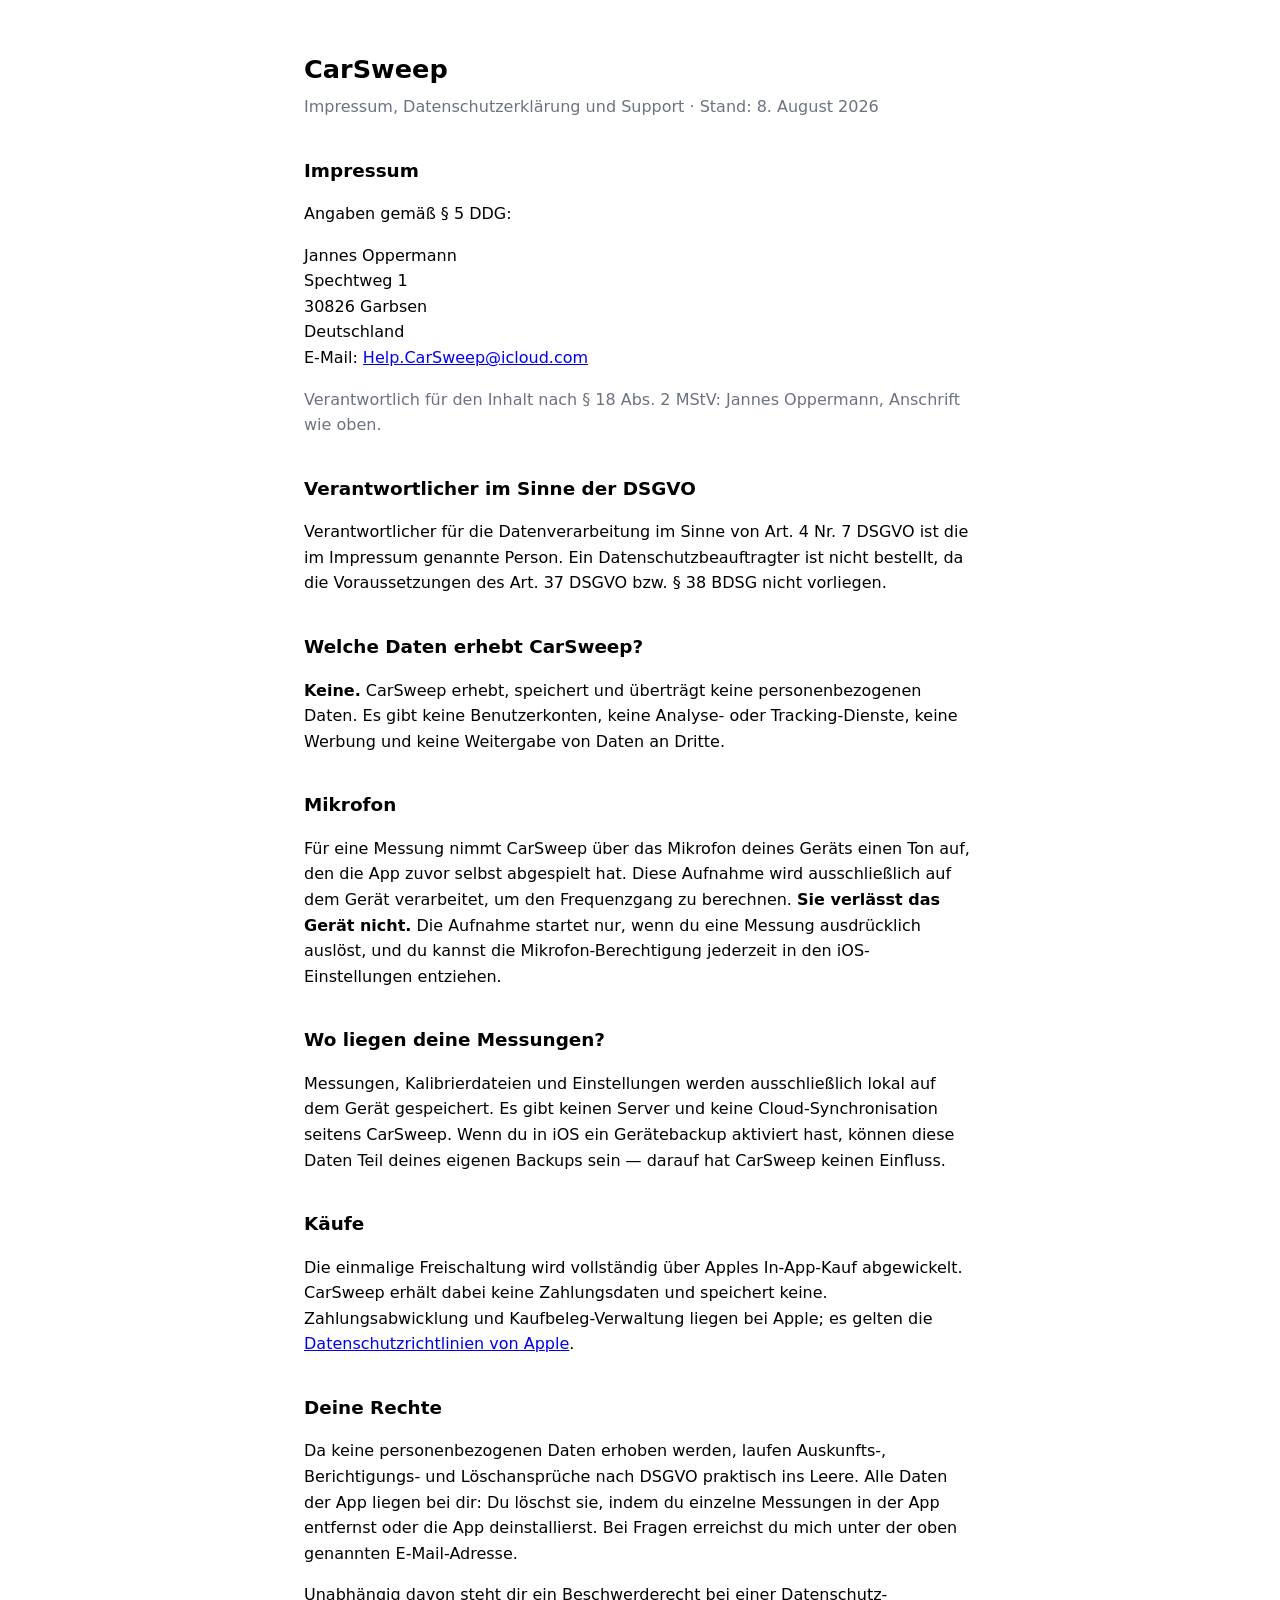
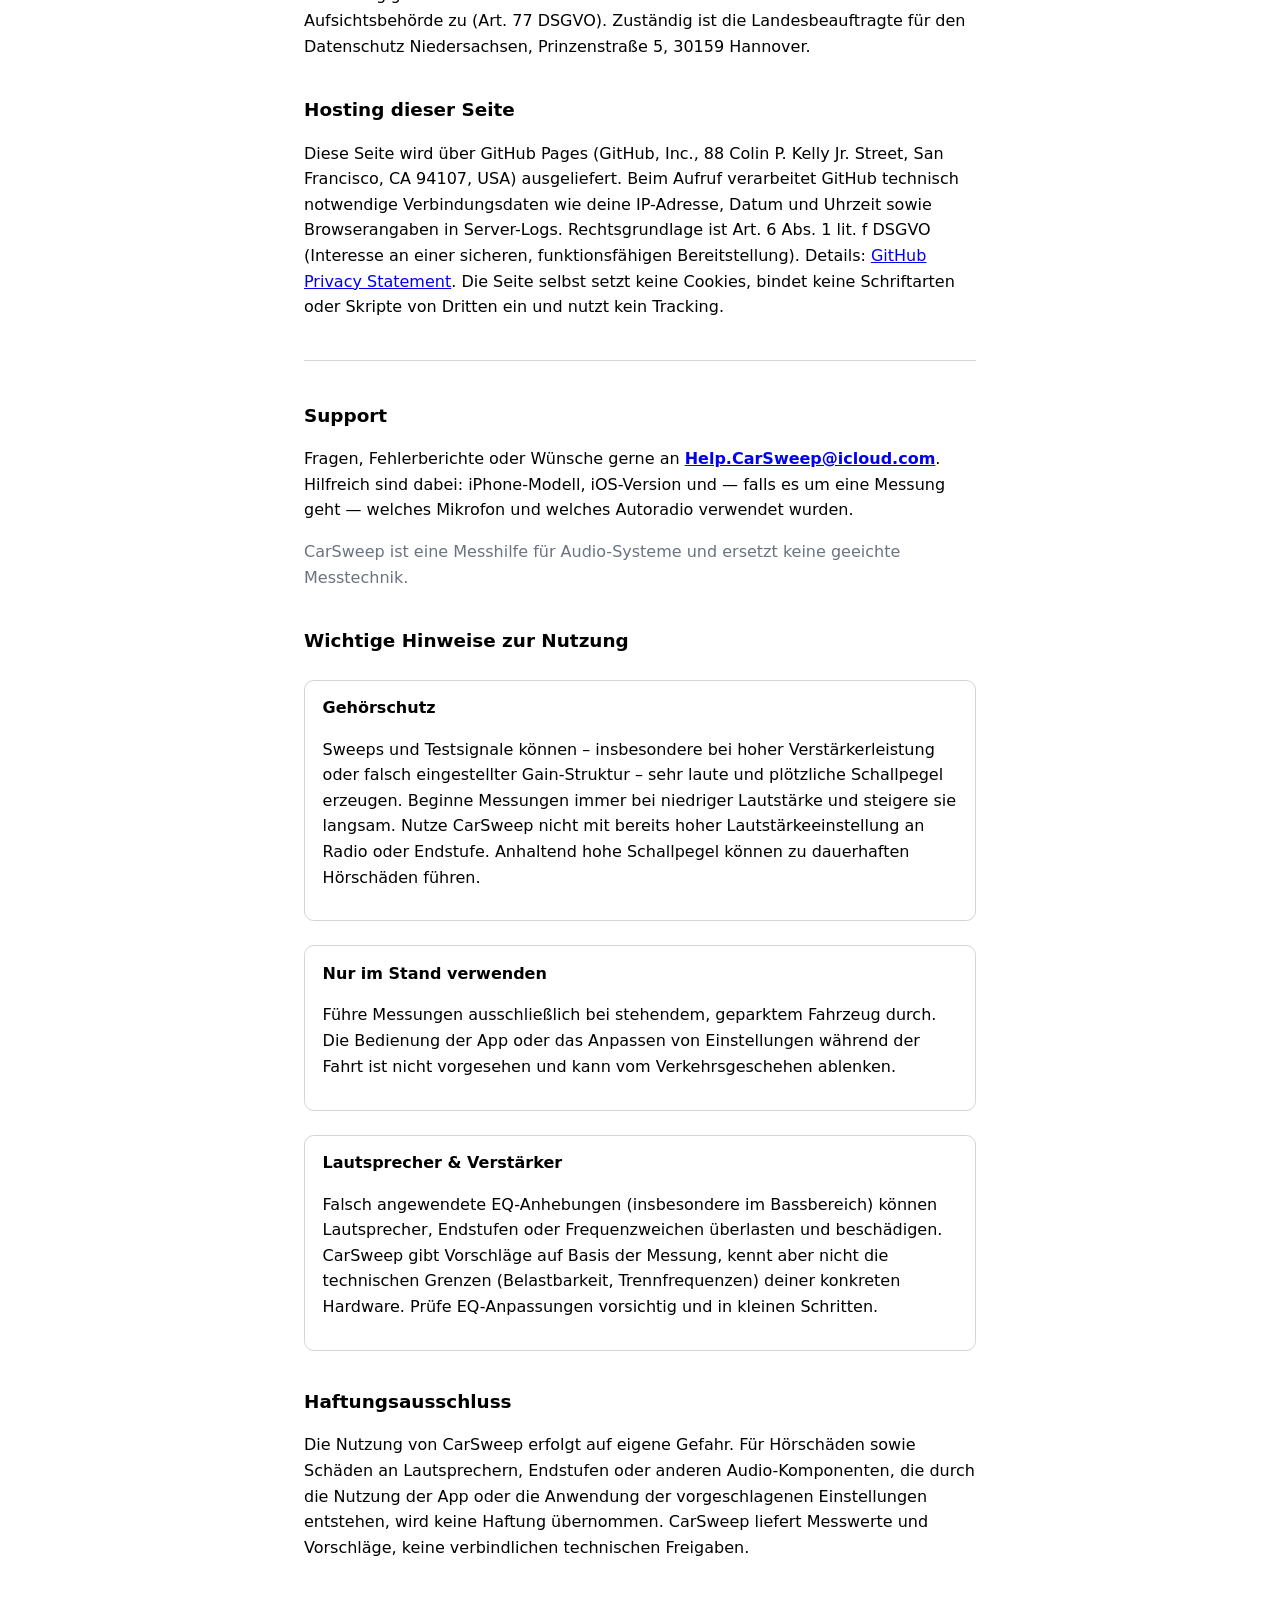
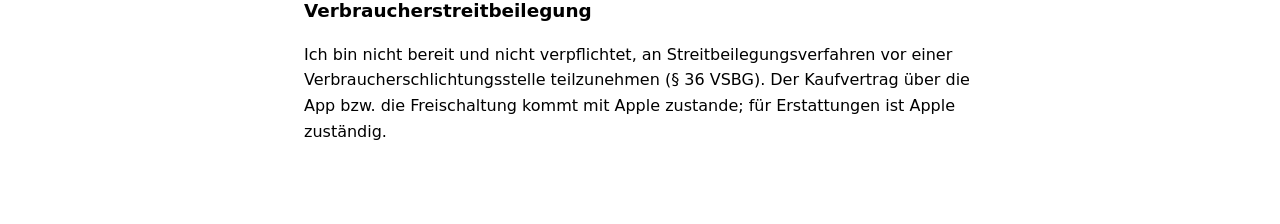
==== index.html @ b08c5850 "CarSweep: Impressum, Datenschutz und Support" ====
<!doctype html>
<html lang="de">
<head>
<meta charset="utf-8">
<meta name="viewport" content="width=device-width, initial-scale=1">
<meta name="robots" content="noindex, nofollow, noarchive, nosnippet, noimageindex">
<meta name="googlebot" content="noindex, nofollow, noarchive, nosnippet">
<meta name="referrer" content="no-referrer">
<title>CarSweep – Impressum, Datenschutz &amp; Support</title>
<style>
  :root { color-scheme: light dark; }
  body {
    font: 16px/1.6 -apple-system, BlinkMacSystemFont, "Segoe UI", system-ui, sans-serif;
    max-width: 42rem; margin: 0 auto; padding: 2rem 1.25rem 4rem;
  }
  h1 { font-size: 1.6rem; margin-bottom: .25rem; }
  h2 { font-size: 1.15rem; margin-top: 2.25rem; }
  .sub { color: #6b7280; margin-top: 0; }
  .box { border: 1px solid #d1d5db; border-radius: .6rem; padding: .9rem 1.1rem; margin: 1.5rem 0; }
  code { background: rgba(127,127,127,.16); padding: .1rem .35rem; border-radius: .25rem; }
  hr { border: 0; border-top: 1px solid #d1d5db; margin: 2.5rem 0; }
  @media (prefers-color-scheme: dark) { .sub { color: #9ca3af; } .box, hr { border-color: #374151; } }
</style>
</head>
<body>

<h1>CarSweep</h1>
<p class="sub">Impressum, Datenschutzerklärung und Support · Stand: 8. August 2026</p>

<h2>Impressum</h2>
<p>Angaben gemäß § 5 DDG:</p>
<p>
  Jannes Oppermann<br>
  Spechtweg 1<br>
  30826 Garbsen<br>
  Deutschland<br>
  E-Mail: <a href="mailto:Help.CarSweep@icloud.com">Help.CarSweep@icloud.com</a>
</p>
<p class="sub">Verantwortlich für den Inhalt nach § 18 Abs. 2 MStV: Jannes Oppermann,
Anschrift wie oben.</p>

<h2>Verantwortlicher im Sinne der DSGVO</h2>
<p>Verantwortlicher für die Datenverarbeitung im Sinne von Art. 4 Nr. 7 DSGVO ist die im
Impressum genannte Person. Ein Datenschutzbeauftragter ist nicht bestellt, da die
Voraussetzungen des Art. 37 DSGVO bzw. § 38 BDSG nicht vorliegen.</p>

<h2>Welche Daten erhebt CarSweep?</h2>
<p><strong>Keine.</strong> CarSweep erhebt, speichert und überträgt keine personenbezogenen
Daten. Es gibt keine Benutzerkonten, keine Analyse- oder Tracking-Dienste, keine Werbung und
keine Weitergabe von Daten an Dritte.</p>

<h2>Mikrofon</h2>
<p>Für eine Messung nimmt CarSweep über das Mikrofon deines Geräts einen Ton auf, den die App
zuvor selbst abgespielt hat. Diese Aufnahme wird ausschließlich auf dem Gerät verarbeitet, um
den Frequenzgang zu berechnen. <strong>Sie verlässt das Gerät nicht.</strong> Die Aufnahme
startet nur, wenn du eine Messung ausdrücklich auslöst, und du kannst die
Mikrofon-Berechtigung jederzeit in den iOS-Einstellungen entziehen.</p>

<h2>Wo liegen deine Messungen?</h2>
<p>Messungen, Kalibrierdateien und Einstellungen werden ausschließlich lokal auf dem Gerät
gespeichert. Es gibt keinen Server und keine Cloud-Synchronisation seitens CarSweep. Wenn du
in iOS ein Gerätebackup aktiviert hast, können diese Daten Teil deines eigenen Backups sein —
darauf hat CarSweep keinen Einfluss.</p>

<h2>Käufe</h2>
<p>Die einmalige Freischaltung wird vollständig über Apples In-App-Kauf abgewickelt. CarSweep
erhält dabei keine Zahlungsdaten und speichert keine. Zahlungsabwicklung und
Kaufbeleg-Verwaltung liegen bei Apple; es gelten die
<a href="https://www.apple.com/legal/privacy/de-ww/">Datenschutzrichtlinien von Apple</a>.</p>

<h2>Deine Rechte</h2>
<p>Da keine personenbezogenen Daten erhoben werden, laufen Auskunfts-, Berichtigungs- und
Löschansprüche nach DSGVO praktisch ins Leere. Alle Daten der App liegen bei dir: Du löschst
sie, indem du einzelne Messungen in der App entfernst oder die App deinstallierst. Bei Fragen
erreichst du mich unter der oben genannten E-Mail-Adresse.</p>
<p>Unabhängig davon steht dir ein Beschwerderecht bei einer Datenschutz-Aufsichtsbehörde zu
(Art. 77 DSGVO). Zuständig ist die Landesbeauftragte für den Datenschutz Niedersachsen,
Prinzenstraße 5, 30159 Hannover.</p>

<h2>Hosting dieser Seite</h2>
<p>Diese Seite wird über GitHub Pages (GitHub, Inc., 88 Colin P. Kelly Jr. Street,
San Francisco, CA 94107, USA) ausgeliefert. Beim Aufruf verarbeitet GitHub technisch
notwendige Verbindungsdaten wie deine IP-Adresse, Datum und Uhrzeit sowie Browserangaben in
Server-Logs. Rechtsgrundlage ist Art. 6 Abs. 1 lit. f DSGVO (Interesse an einer sicheren,
funktionsfähigen Bereitstellung). Details:
<a href="https://docs.github.com/site-policy/privacy-policies/github-general-privacy-statement">GitHub Privacy Statement</a>.
Die Seite selbst setzt keine Cookies, bindet keine Schriftarten oder Skripte von Dritten ein
und nutzt kein Tracking.</p>

<hr>

<h2>Support</h2>
<p>Fragen, Fehlerberichte oder Wünsche gerne an
<strong><a href="mailto:Help.CarSweep@icloud.com">Help.CarSweep@icloud.com</a></strong>.
Hilfreich sind dabei: iPhone-Modell, iOS-Version und — falls es um eine Messung geht — welches
Mikrofon und welches Autoradio verwendet wurden.</p>

<p class="sub">CarSweep ist eine Messhilfe für Audio-Systeme und ersetzt keine geeichte
Messtechnik. </p>

<h2>Wichtige Hinweise zur Nutzung</h2>

<div class="box">
<strong> Gehörschutz</strong>
<p>Sweeps und Testsignale können – insbesondere bei hoher Verstärkerleistung oder falsch
eingestellter Gain-Struktur – sehr laute und plötzliche Schallpegel erzeugen. Beginne
Messungen immer bei niedriger Lautstärke und steigere sie langsam. Nutze CarSweep nicht mit
bereits hoher Lautstärkeeinstellung an Radio oder Endstufe. Anhaltend hohe Schallpegel können
zu dauerhaften Hörschäden führen.</p>
</div>

<div class="box">
<strong> Nur im Stand verwenden</strong>
<p>Führe Messungen ausschließlich bei stehendem, geparktem Fahrzeug durch. Die Bedienung der
App oder das Anpassen von Einstellungen während der Fahrt ist nicht vorgesehen und kann vom
Verkehrsgeschehen ablenken.</p>
</div>

<div class="box">
<strong> Lautsprecher &amp; Verstärker</strong>
<p>Falsch angewendete EQ-Anhebungen (insbesondere im Bassbereich) können Lautsprecher,
Endstufen oder Frequenzweichen überlasten und beschädigen. CarSweep gibt Vorschläge auf Basis
der Messung, kennt aber nicht die technischen Grenzen (Belastbarkeit, Trennfrequenzen) deiner
konkreten Hardware. Prüfe EQ-Anpassungen vorsichtig und in kleinen Schritten.</p>
</div>

<h2>Haftungsausschluss</h2>
<p>Die Nutzung von CarSweep erfolgt auf eigene Gefahr. Für Hörschäden sowie Schäden an
Lautsprechern, Endstufen oder anderen Audio-Komponenten, die durch die Nutzung der App oder
die Anwendung der vorgeschlagenen Einstellungen entstehen, wird keine Haftung übernommen.
CarSweep liefert Messwerte und Vorschläge, keine verbindlichen technischen Freigaben.</p>

<h2>Verbraucherstreitbeilegung</h2>
<p>Ich bin nicht bereit und nicht verpflichtet, an Streitbeilegungsverfahren vor einer
Verbraucherschlichtungsstelle teilzunehmen (§ 36 VSBG). Der Kaufvertrag über die App bzw. die
Freischaltung kommt mit Apple zustande; für Erstattungen ist Apple zuständig.</p>

</body>
</html>
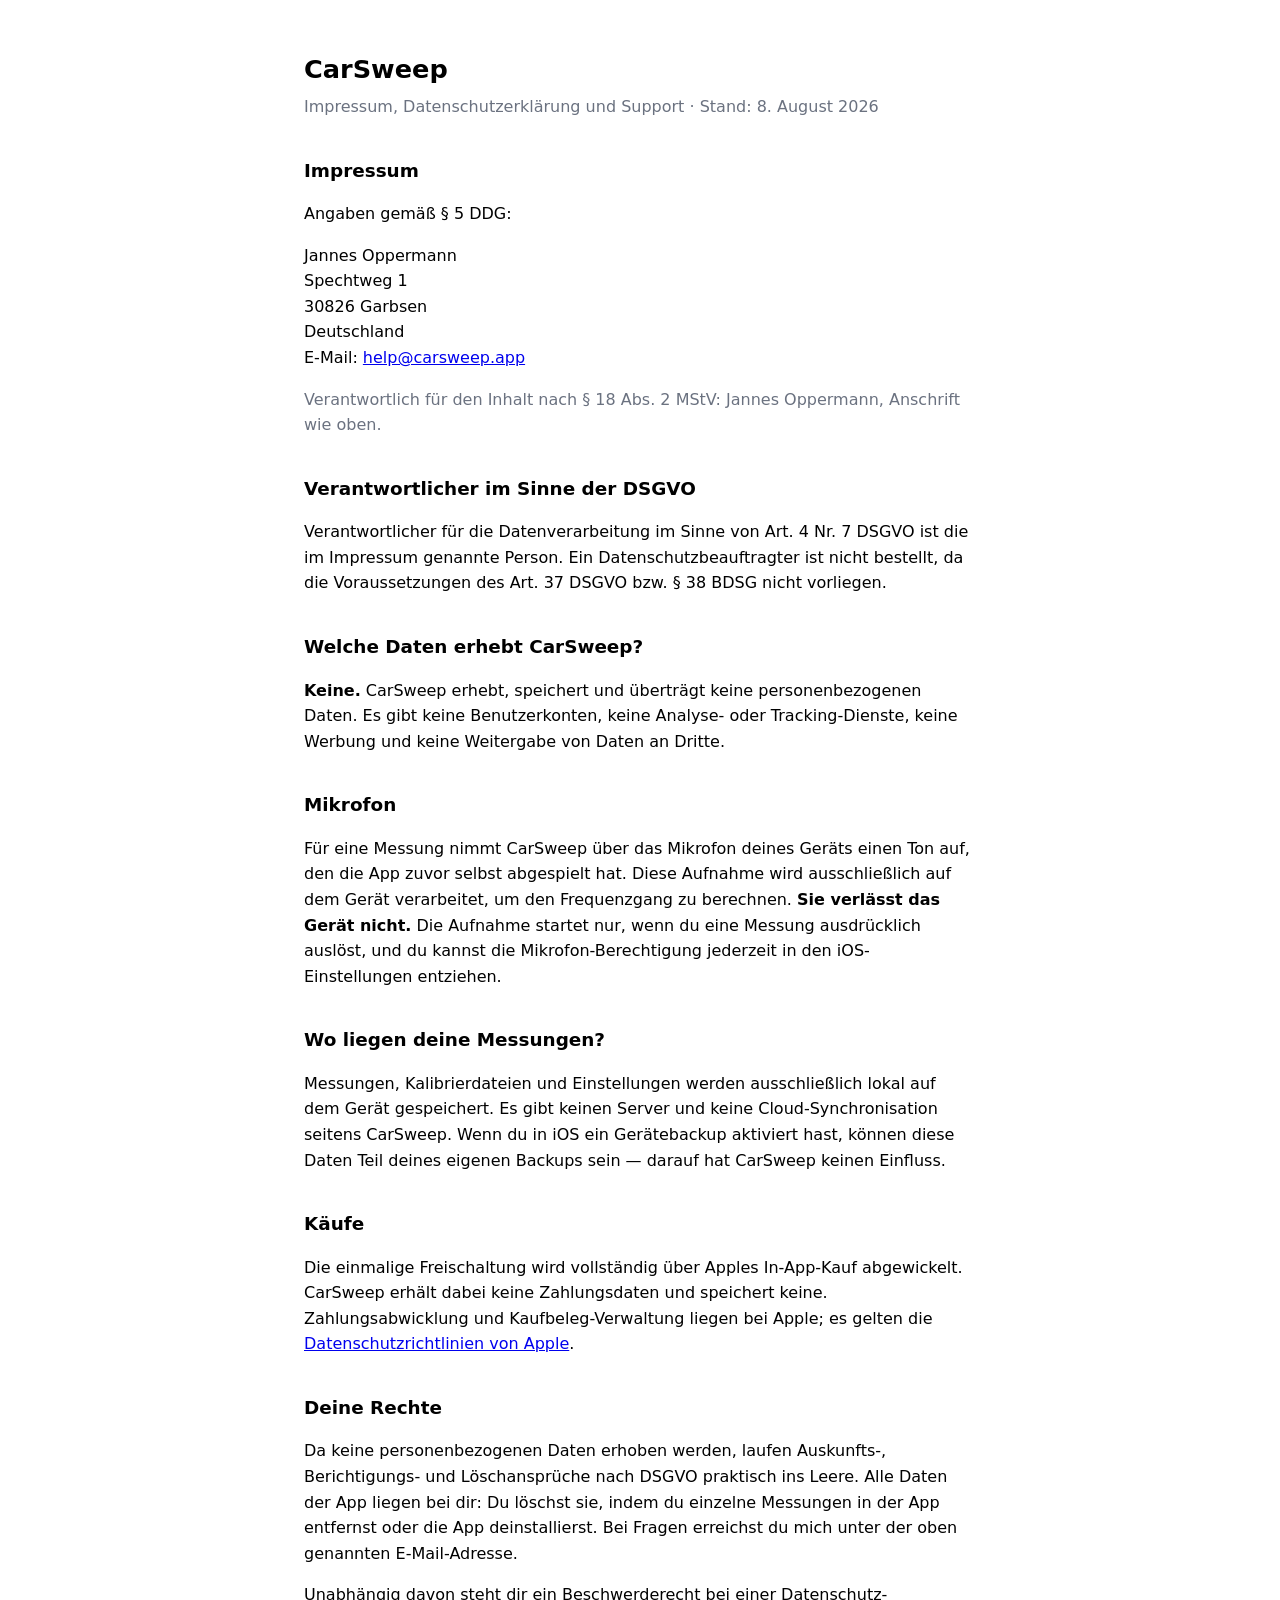
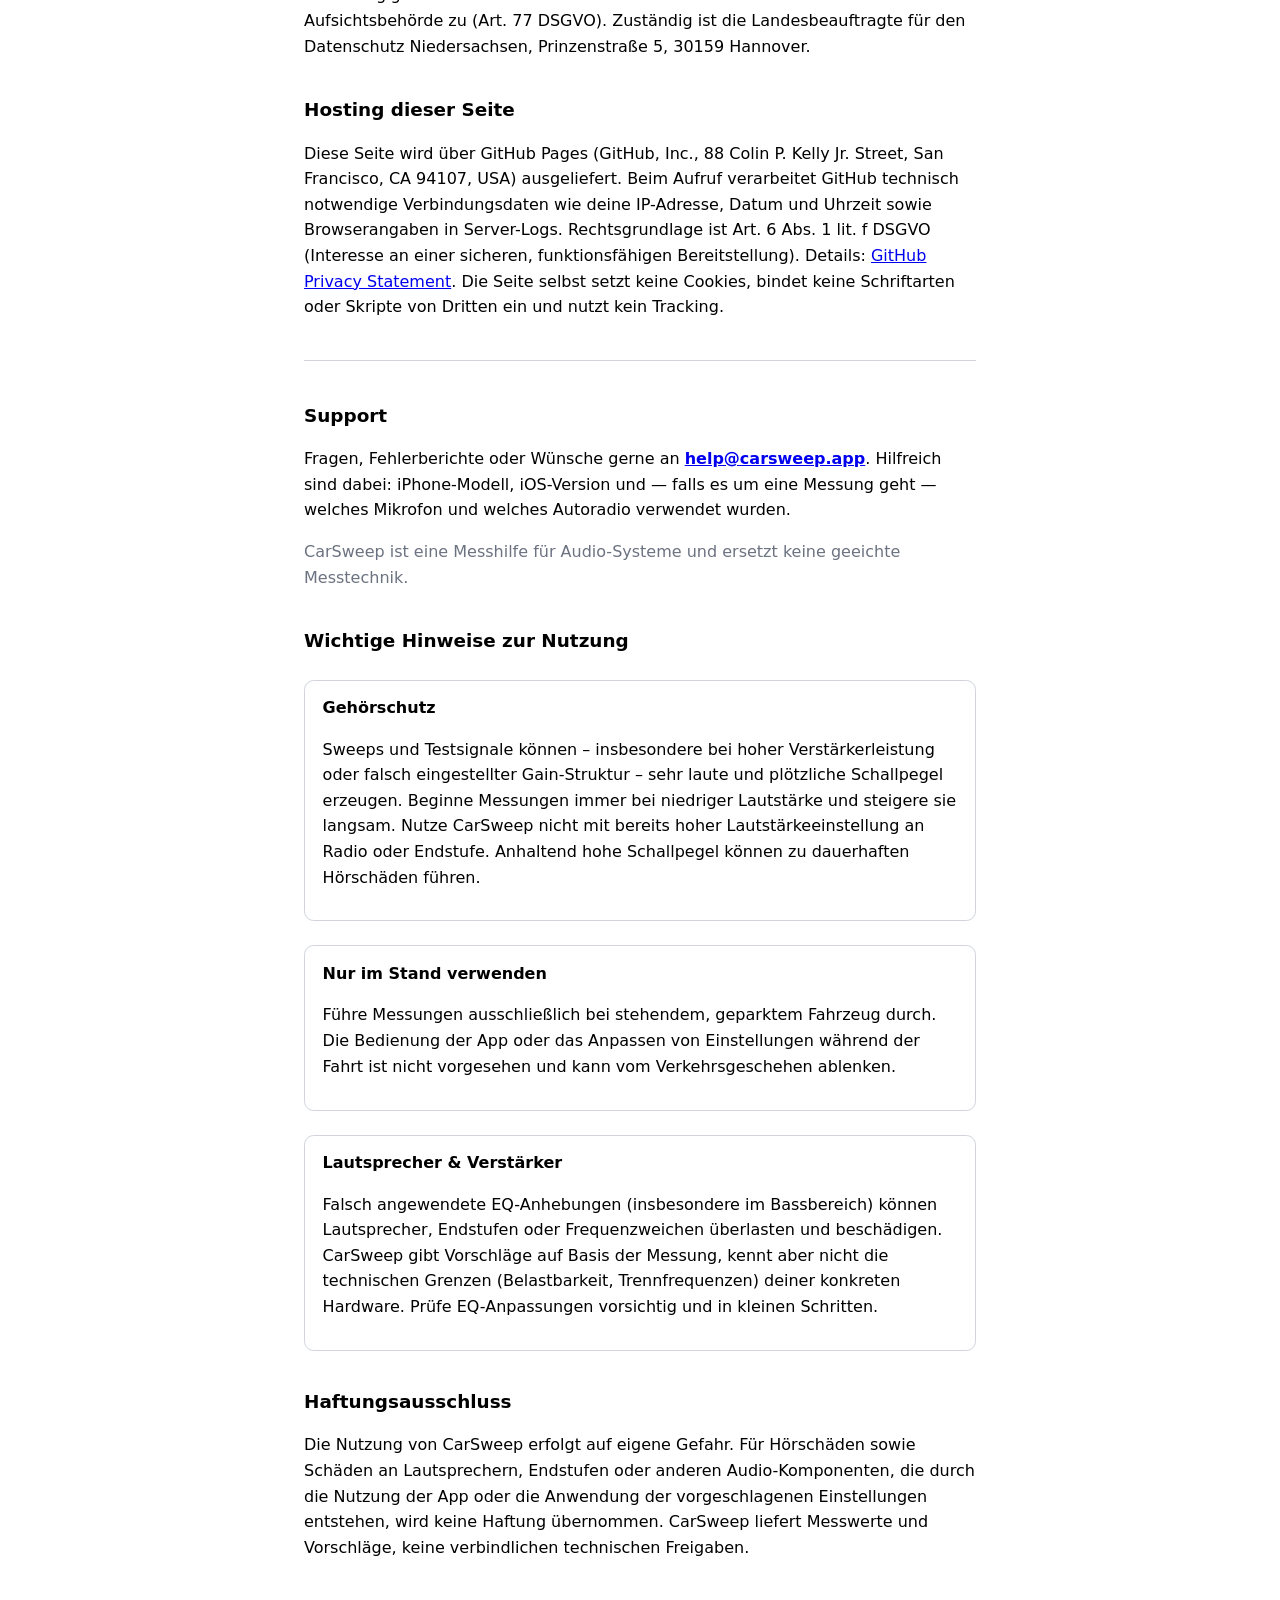
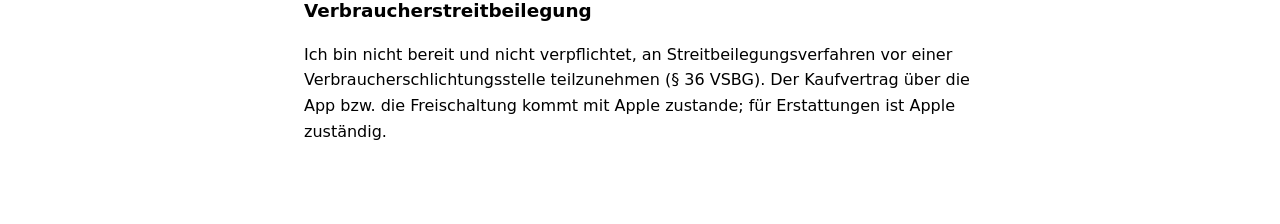
==== commit 93aa17b3: "Change the contact address to help@carsweep.app Co-Authored-By: Claude Opus 5.5 <noreply@anthropic.c" ====
--- a/index.html
+++ b/index.html
@@ -34,7 +34,7 @@
   Spechtweg 1<br>
   30826 Garbsen<br>
   Deutschland<br>
-  E-Mail: <a href="mailto:Help.CarSweep@icloud.com">Help.CarSweep@icloud.com</a>
+  E-Mail: <a href="mailto:help@carsweep.app">help@carsweep.app</a>
 </p>
 <p class="sub">Verantwortlich für den Inhalt nach § 18 Abs. 2 MStV: Jannes Oppermann,
 Anschrift wie oben.</p>
@@ -91,7 +91,7 @@
 
 <h2>Support</h2>
 <p>Fragen, Fehlerberichte oder Wünsche gerne an
-<strong><a href="mailto:Help.CarSweep@icloud.com">Help.CarSweep@icloud.com</a></strong>.
+<strong><a href="mailto:help@carsweep.app">help@carsweep.app</a></strong>.
 Hilfreich sind dabei: iPhone-Modell, iOS-Version und — falls es um eine Messung geht — welches
 Mikrofon und welches Autoradio verwendet wurden.</p>
 
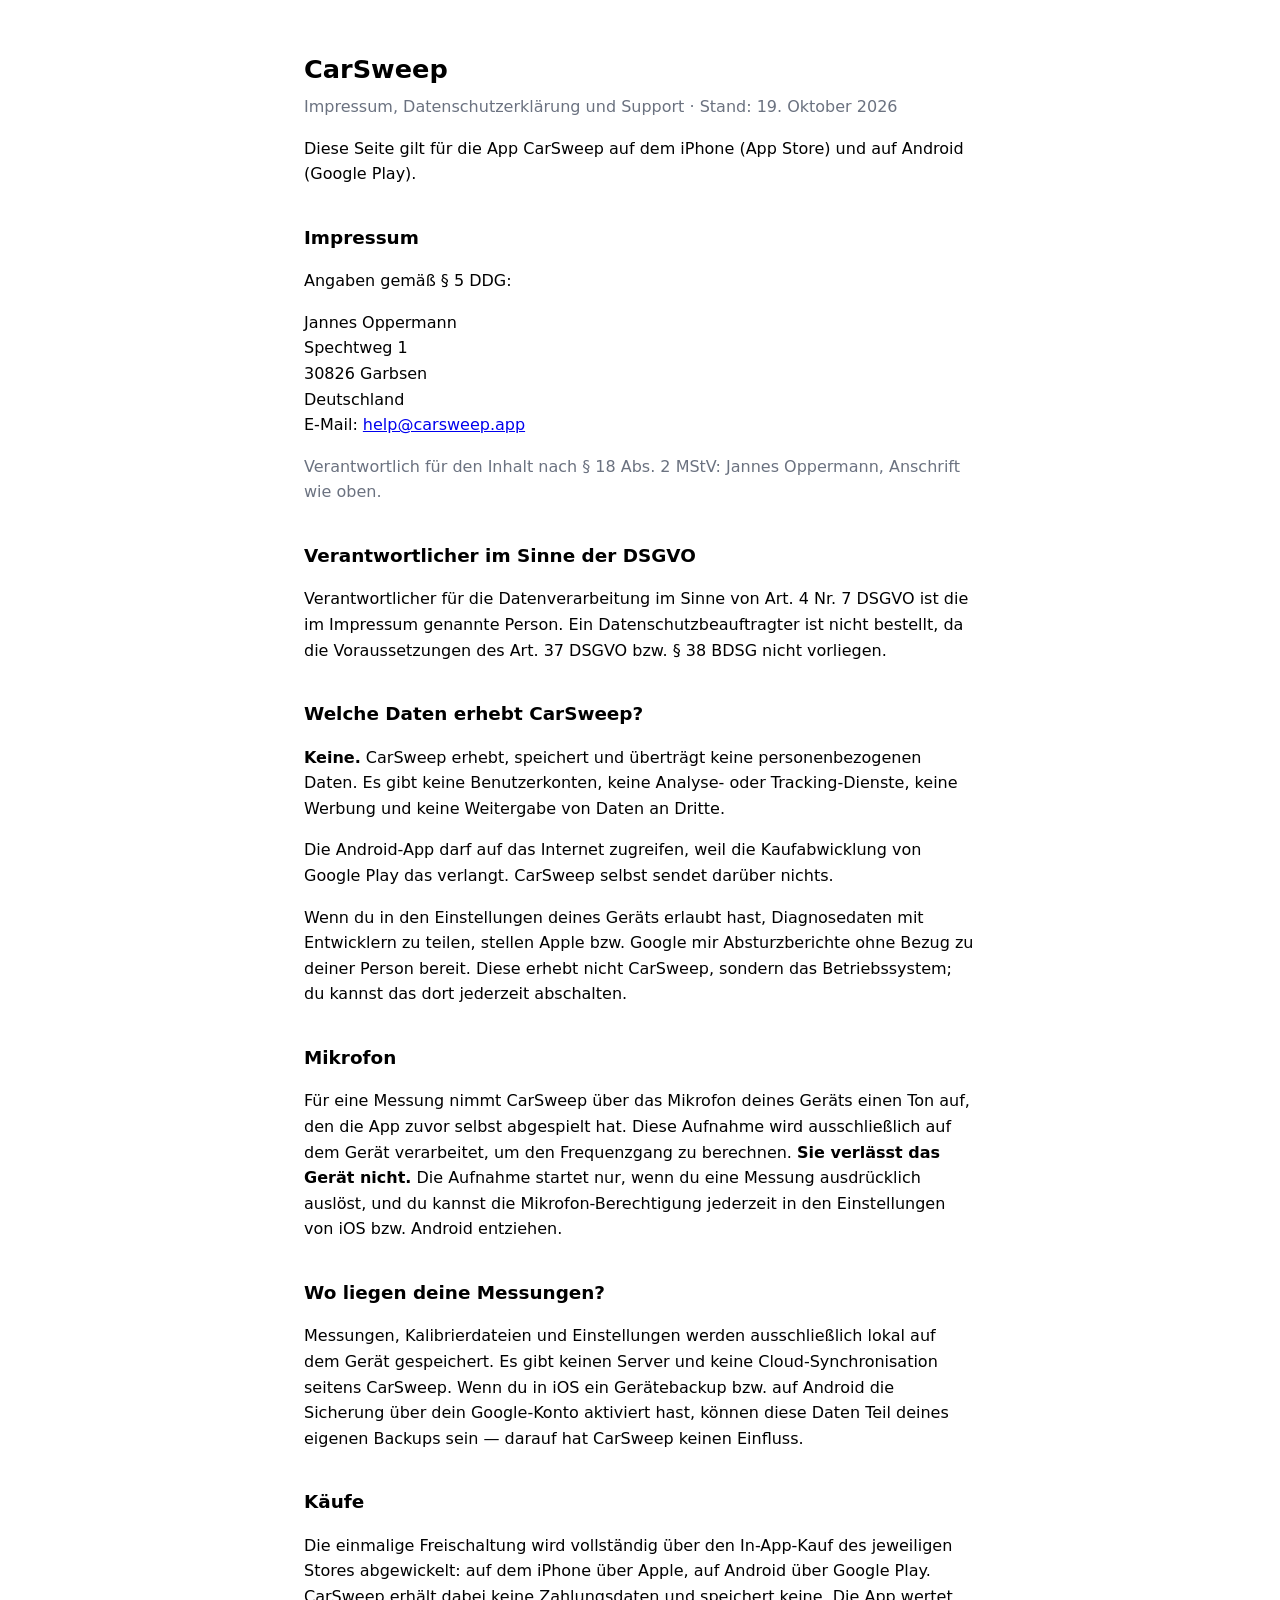
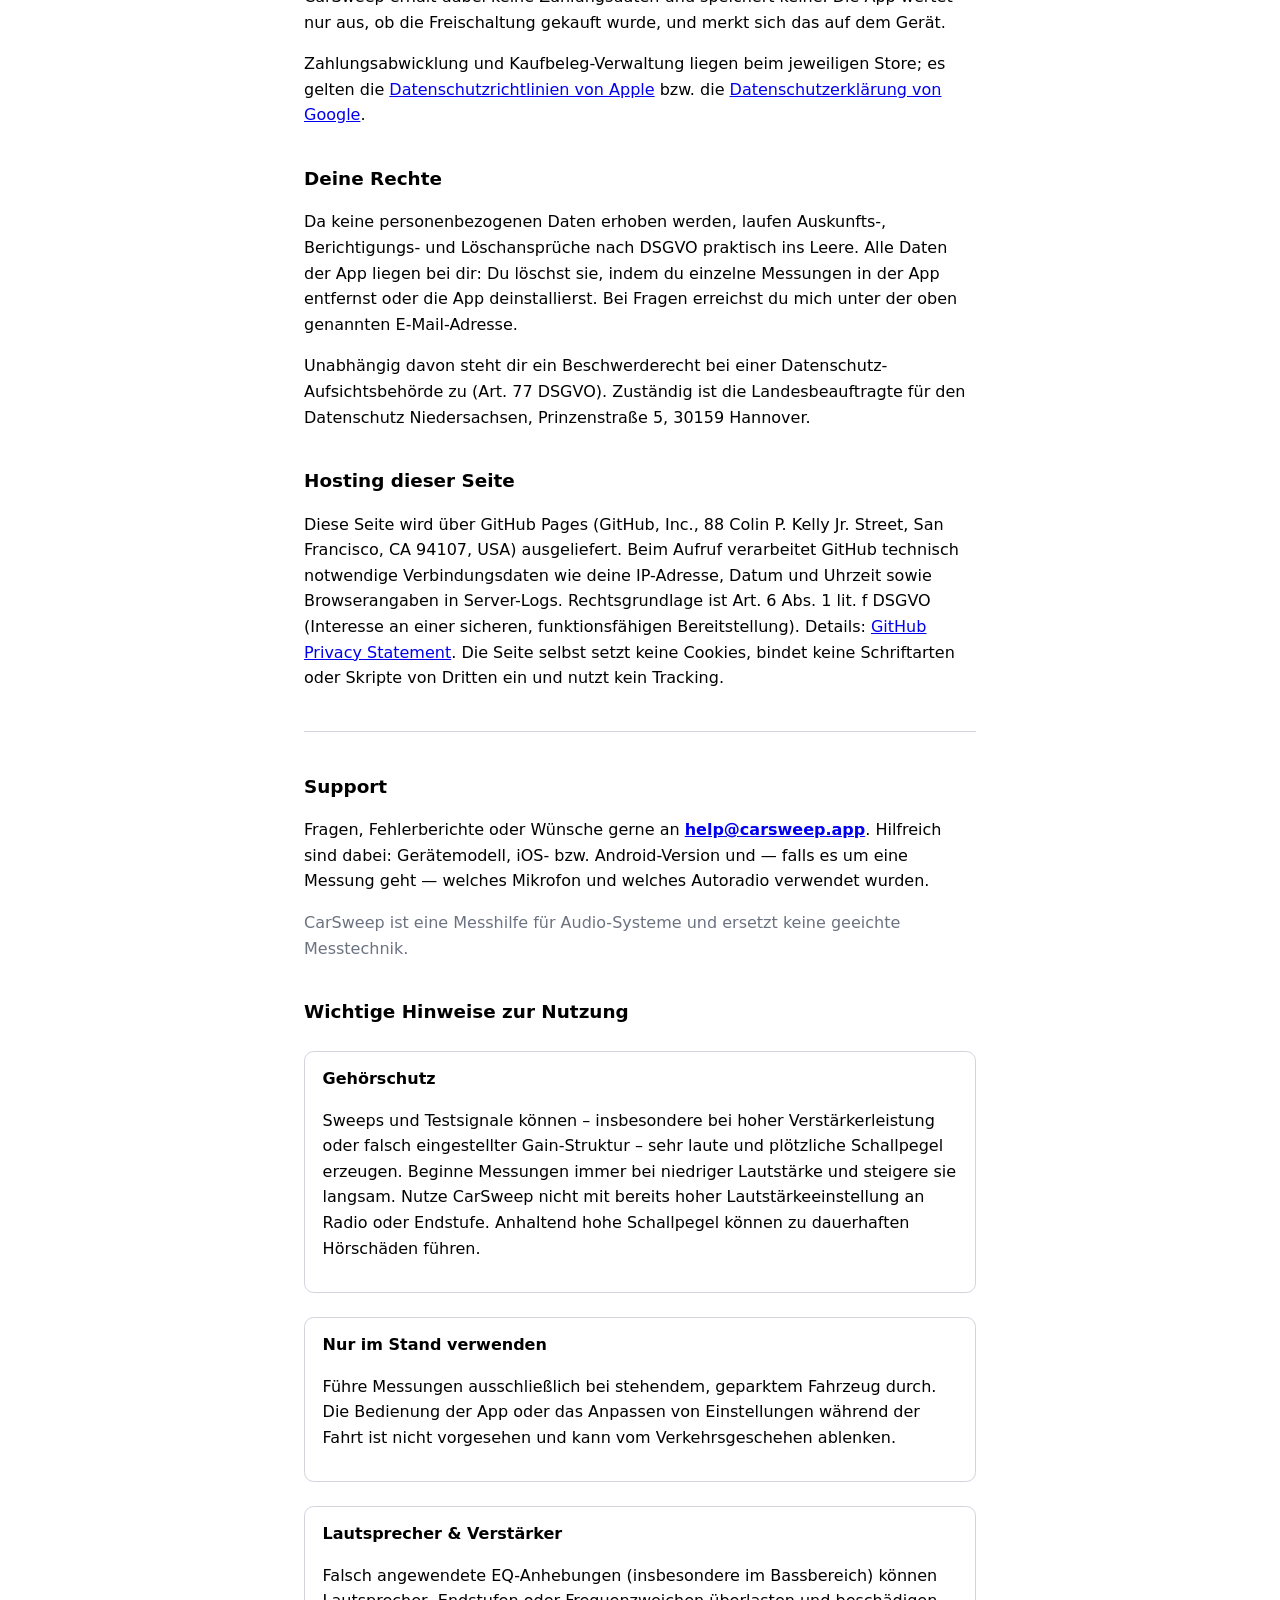
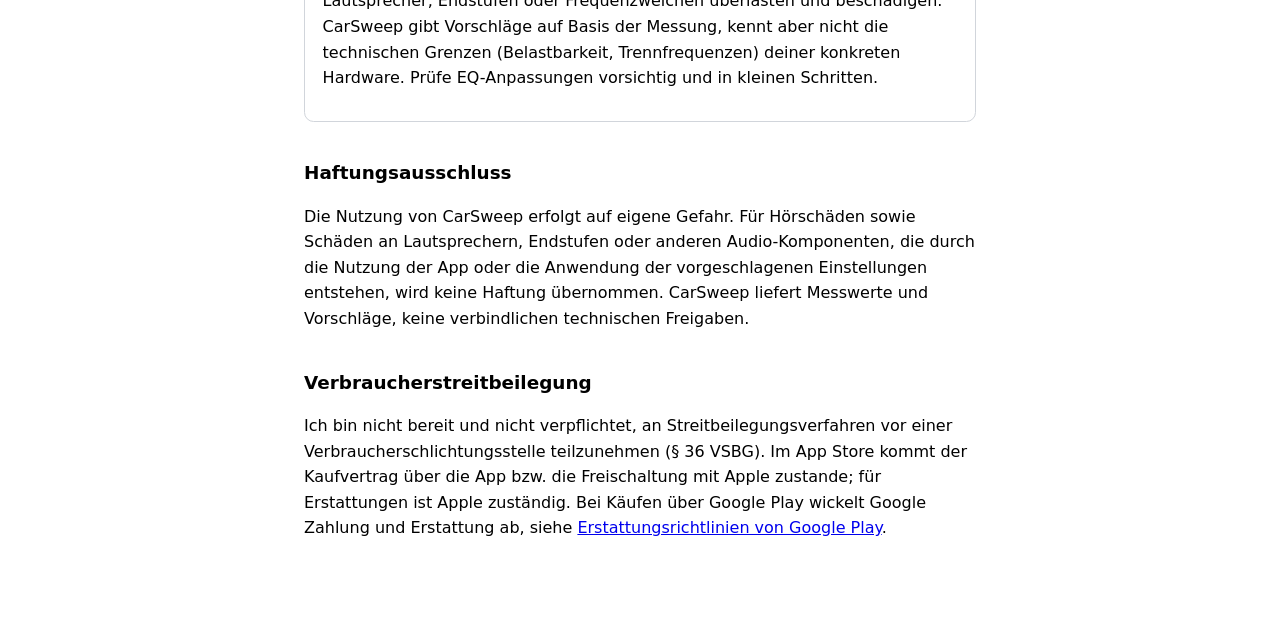
==== commit a5eb87d1: "Privacy policy: cover the Android app on Google Play The Android release needs a privacy policy that" ====
--- a/index.html
+++ b/index.html
@@ -25,7 +25,9 @@
 <body>
 
 <h1>CarSweep</h1>
-<p class="sub">Impressum, Datenschutzerklärung und Support · Stand: 8. August 2026</p>
+<p class="sub">Impressum, Datenschutzerklärung und Support · Stand: 19. Oktober 2026</p>
+<p>Diese Seite gilt für die App CarSweep auf dem iPhone (App Store) und auf Android
+(Google Play).</p>
 
 <h2>Impressum</h2>
 <p>Angaben gemäß § 5 DDG:</p>
@@ -48,25 +50,34 @@
 <p><strong>Keine.</strong> CarSweep erhebt, speichert und überträgt keine personenbezogenen
 Daten. Es gibt keine Benutzerkonten, keine Analyse- oder Tracking-Dienste, keine Werbung und
 keine Weitergabe von Daten an Dritte.</p>
+<p>Die Android-App darf auf das Internet zugreifen, weil die Kaufabwicklung von Google Play
+das verlangt. CarSweep selbst sendet darüber nichts.</p>
+<p>Wenn du in den Einstellungen deines Geräts erlaubt hast, Diagnosedaten mit Entwicklern zu
+teilen, stellen Apple bzw. Google mir Absturzberichte ohne Bezug zu deiner Person bereit.
+Diese erhebt nicht CarSweep, sondern das Betriebssystem; du kannst das dort jederzeit
+abschalten.</p>
 
 <h2>Mikrofon</h2>
 <p>Für eine Messung nimmt CarSweep über das Mikrofon deines Geräts einen Ton auf, den die App
 zuvor selbst abgespielt hat. Diese Aufnahme wird ausschließlich auf dem Gerät verarbeitet, um
 den Frequenzgang zu berechnen. <strong>Sie verlässt das Gerät nicht.</strong> Die Aufnahme
 startet nur, wenn du eine Messung ausdrücklich auslöst, und du kannst die
-Mikrofon-Berechtigung jederzeit in den iOS-Einstellungen entziehen.</p>
+Mikrofon-Berechtigung jederzeit in den Einstellungen von iOS bzw. Android entziehen.</p>
 
 <h2>Wo liegen deine Messungen?</h2>
 <p>Messungen, Kalibrierdateien und Einstellungen werden ausschließlich lokal auf dem Gerät
 gespeichert. Es gibt keinen Server und keine Cloud-Synchronisation seitens CarSweep. Wenn du
-in iOS ein Gerätebackup aktiviert hast, können diese Daten Teil deines eigenen Backups sein —
-darauf hat CarSweep keinen Einfluss.</p>
+in iOS ein Gerätebackup bzw. auf Android die Sicherung über dein Google-Konto aktiviert hast,
+können diese Daten Teil deines eigenen Backups sein — darauf hat CarSweep keinen Einfluss.</p>
 
 <h2>Käufe</h2>
-<p>Die einmalige Freischaltung wird vollständig über Apples In-App-Kauf abgewickelt. CarSweep
-erhält dabei keine Zahlungsdaten und speichert keine. Zahlungsabwicklung und
-Kaufbeleg-Verwaltung liegen bei Apple; es gelten die
-<a href="https://www.apple.com/legal/privacy/de-ww/">Datenschutzrichtlinien von Apple</a>.</p>
+<p>Die einmalige Freischaltung wird vollständig über den In-App-Kauf des jeweiligen Stores
+abgewickelt: auf dem iPhone über Apple, auf Android über Google Play. CarSweep erhält dabei
+keine Zahlungsdaten und speichert keine. Die App wertet nur aus, ob die Freischaltung gekauft
+wurde, und merkt sich das auf dem Gerät.</p>
+<p>Zahlungsabwicklung und Kaufbeleg-Verwaltung liegen beim jeweiligen Store; es gelten die
+<a href="https://www.apple.com/legal/privacy/de-ww/">Datenschutzrichtlinien von Apple</a> bzw.
+die <a href="https://policies.google.com/privacy?hl=de">Datenschutzerklärung von Google</a>.</p>
 
 <h2>Deine Rechte</h2>
 <p>Da keine personenbezogenen Daten erhoben werden, laufen Auskunfts-, Berichtigungs- und
@@ -92,8 +103,8 @@
 <h2>Support</h2>
 <p>Fragen, Fehlerberichte oder Wünsche gerne an
 <strong><a href="mailto:help@carsweep.app">help@carsweep.app</a></strong>.
-Hilfreich sind dabei: iPhone-Modell, iOS-Version und — falls es um eine Messung geht — welches
-Mikrofon und welches Autoradio verwendet wurden.</p>
+Hilfreich sind dabei: Gerätemodell, iOS- bzw. Android-Version und — falls es um eine
+Messung geht — welches Mikrofon und welches Autoradio verwendet wurden.</p>
 
 <p class="sub">CarSweep ist eine Messhilfe für Audio-Systeme und ersetzt keine geeichte
 Messtechnik. </p>
@@ -132,8 +143,10 @@
 
 <h2>Verbraucherstreitbeilegung</h2>
 <p>Ich bin nicht bereit und nicht verpflichtet, an Streitbeilegungsverfahren vor einer
-Verbraucherschlichtungsstelle teilzunehmen (§ 36 VSBG). Der Kaufvertrag über die App bzw. die
-Freischaltung kommt mit Apple zustande; für Erstattungen ist Apple zuständig.</p>
+Verbraucherschlichtungsstelle teilzunehmen (§ 36 VSBG). Im App Store kommt der Kaufvertrag über
+die App bzw. die Freischaltung mit Apple zustande; für Erstattungen ist Apple zuständig. Bei
+Käufen über Google Play wickelt Google Zahlung und Erstattung ab, siehe
+<a href="https://support.google.com/googleplay/answer/2479637?hl=de">Erstattungsrichtlinien von Google Play</a>.</p>
 
 </body>
 </html>
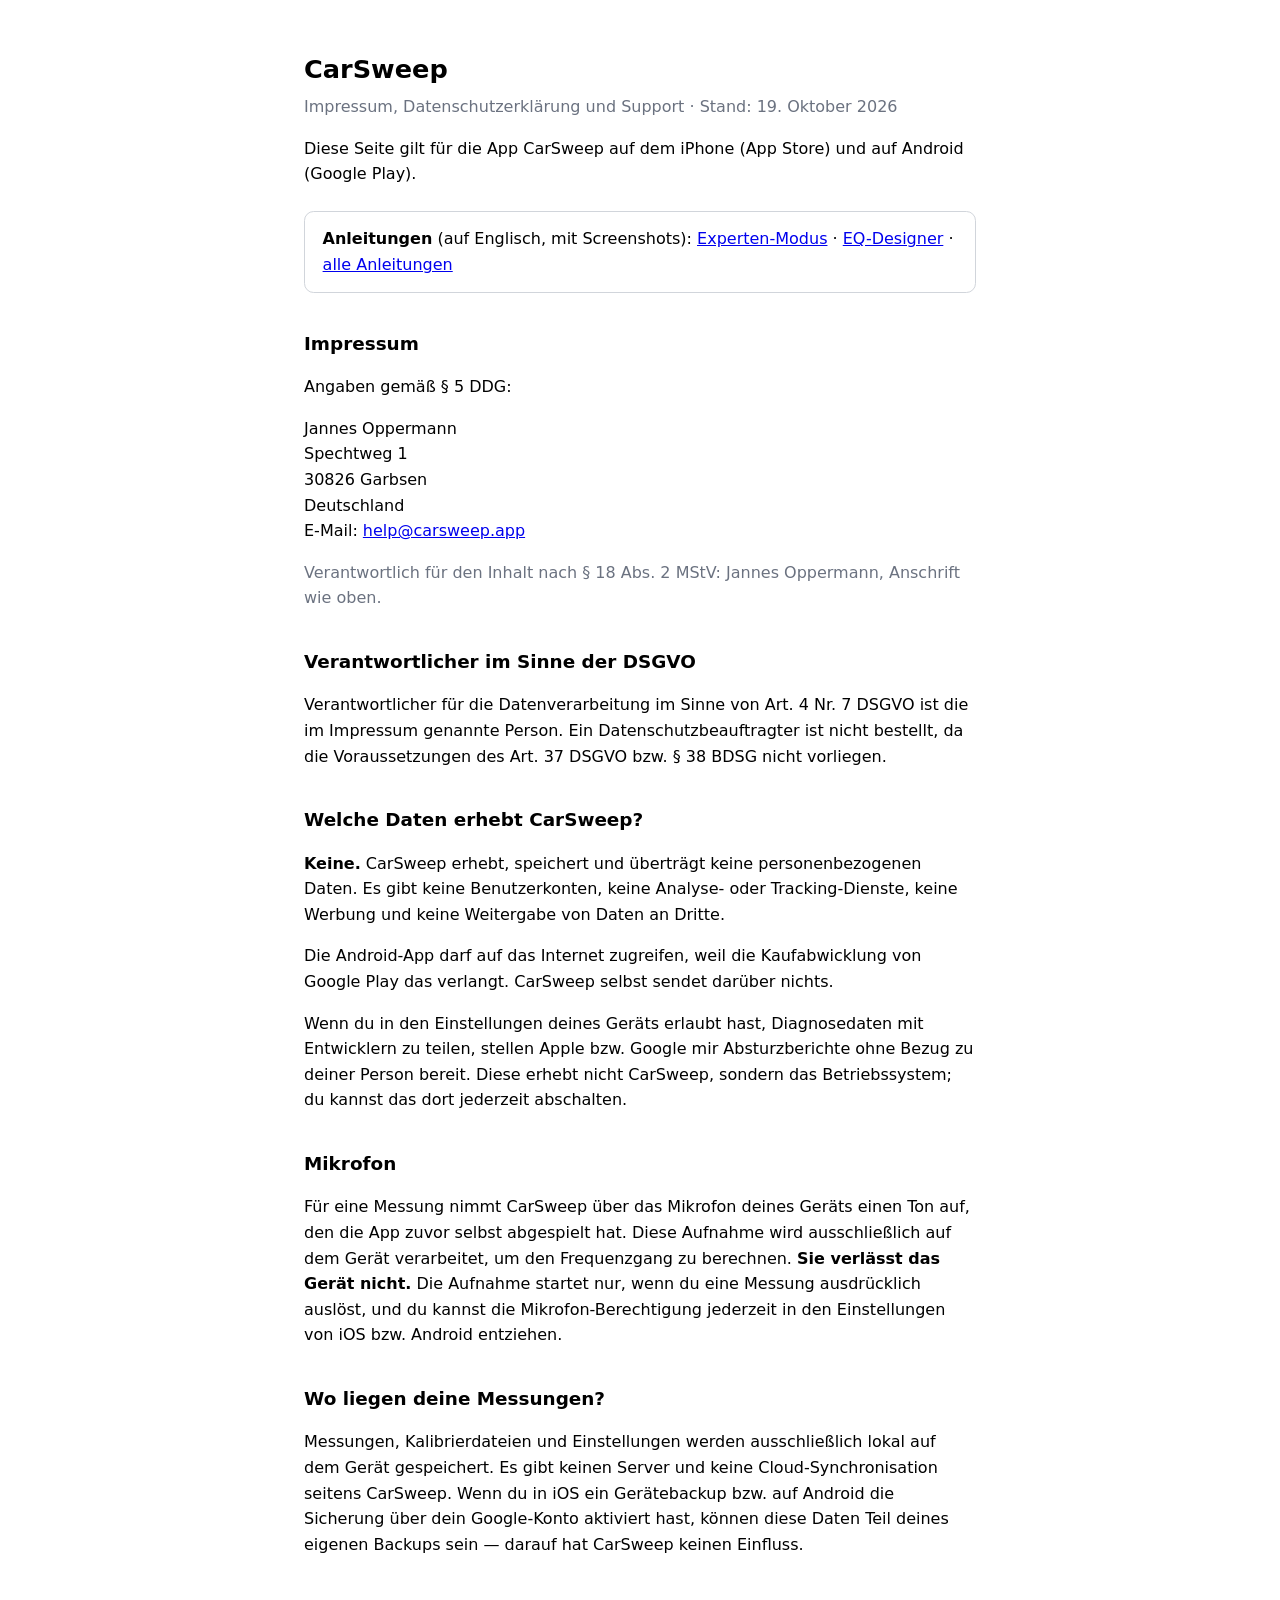
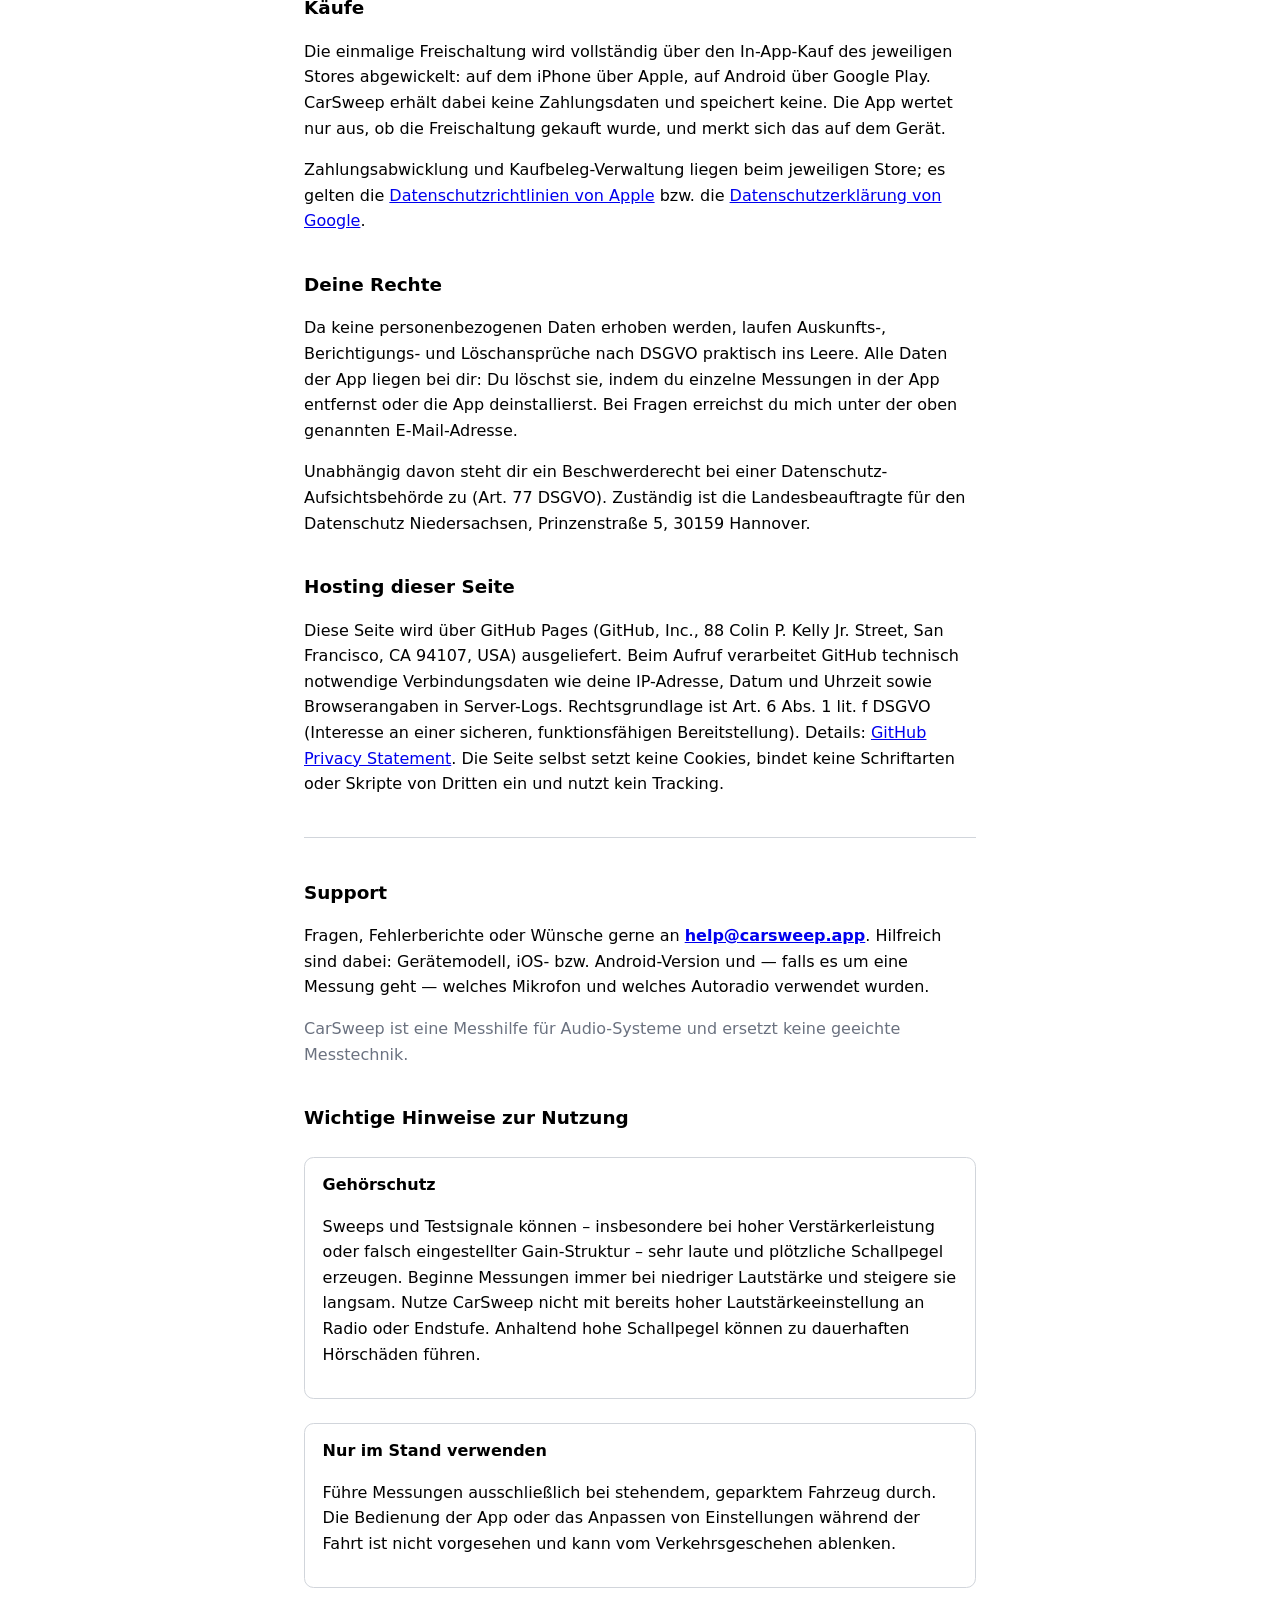
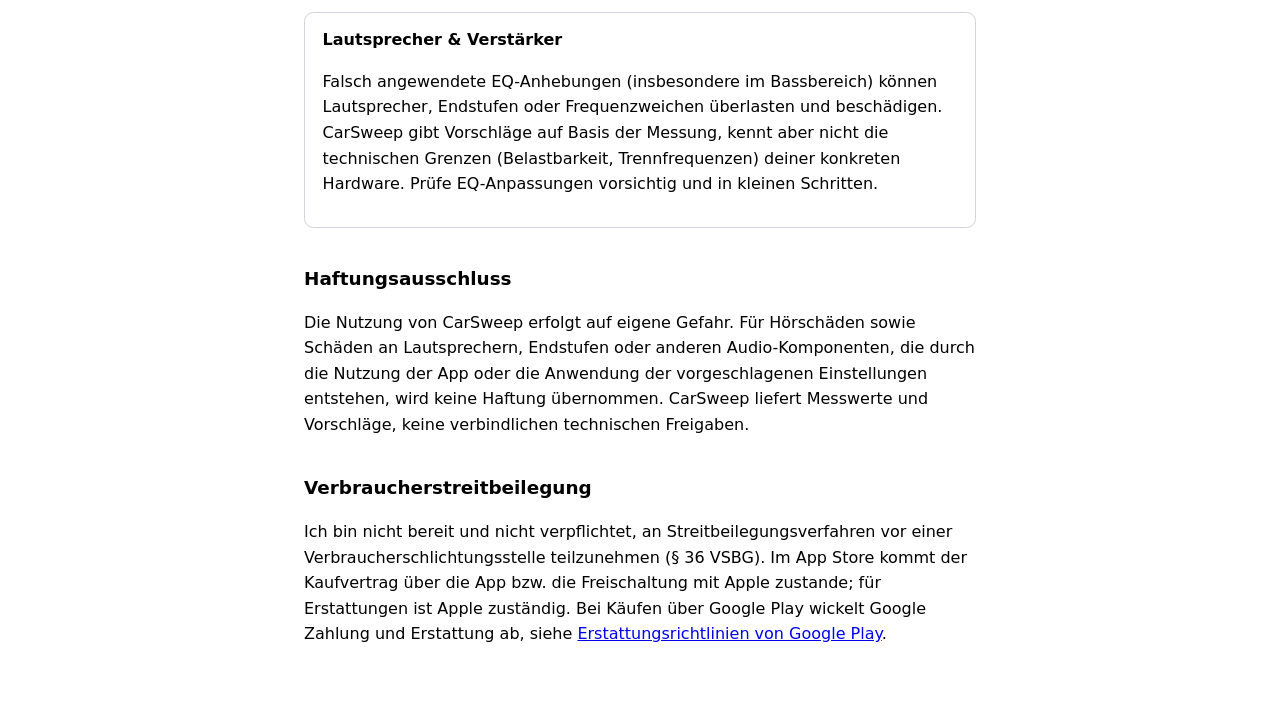
==== commit 27d83393: "Guides for Expert mode and the EQ Designer Users kept asking how Expert mode and the EQ Designer wor" ====
--- a/index.html
+++ b/index.html
@@ -28,6 +28,13 @@
 <p class="sub">Impressum, Datenschutzerklärung und Support · Stand: 19. Oktober 2026</p>
 <p>Diese Seite gilt für die App CarSweep auf dem iPhone (App Store) und auf Android
 (Google Play).</p>
+
+<div class="box">
+<strong>Anleitungen</strong> (auf Englisch, mit Screenshots):
+<a href="/guides/expert-mode/">Experten-Modus</a> ·
+<a href="/guides/eq-designer/">EQ-Designer</a> ·
+<a href="/guides/">alle Anleitungen</a>
+</div>
 
 <h2>Impressum</h2>
 <p>Angaben gemäß § 5 DDG:</p>
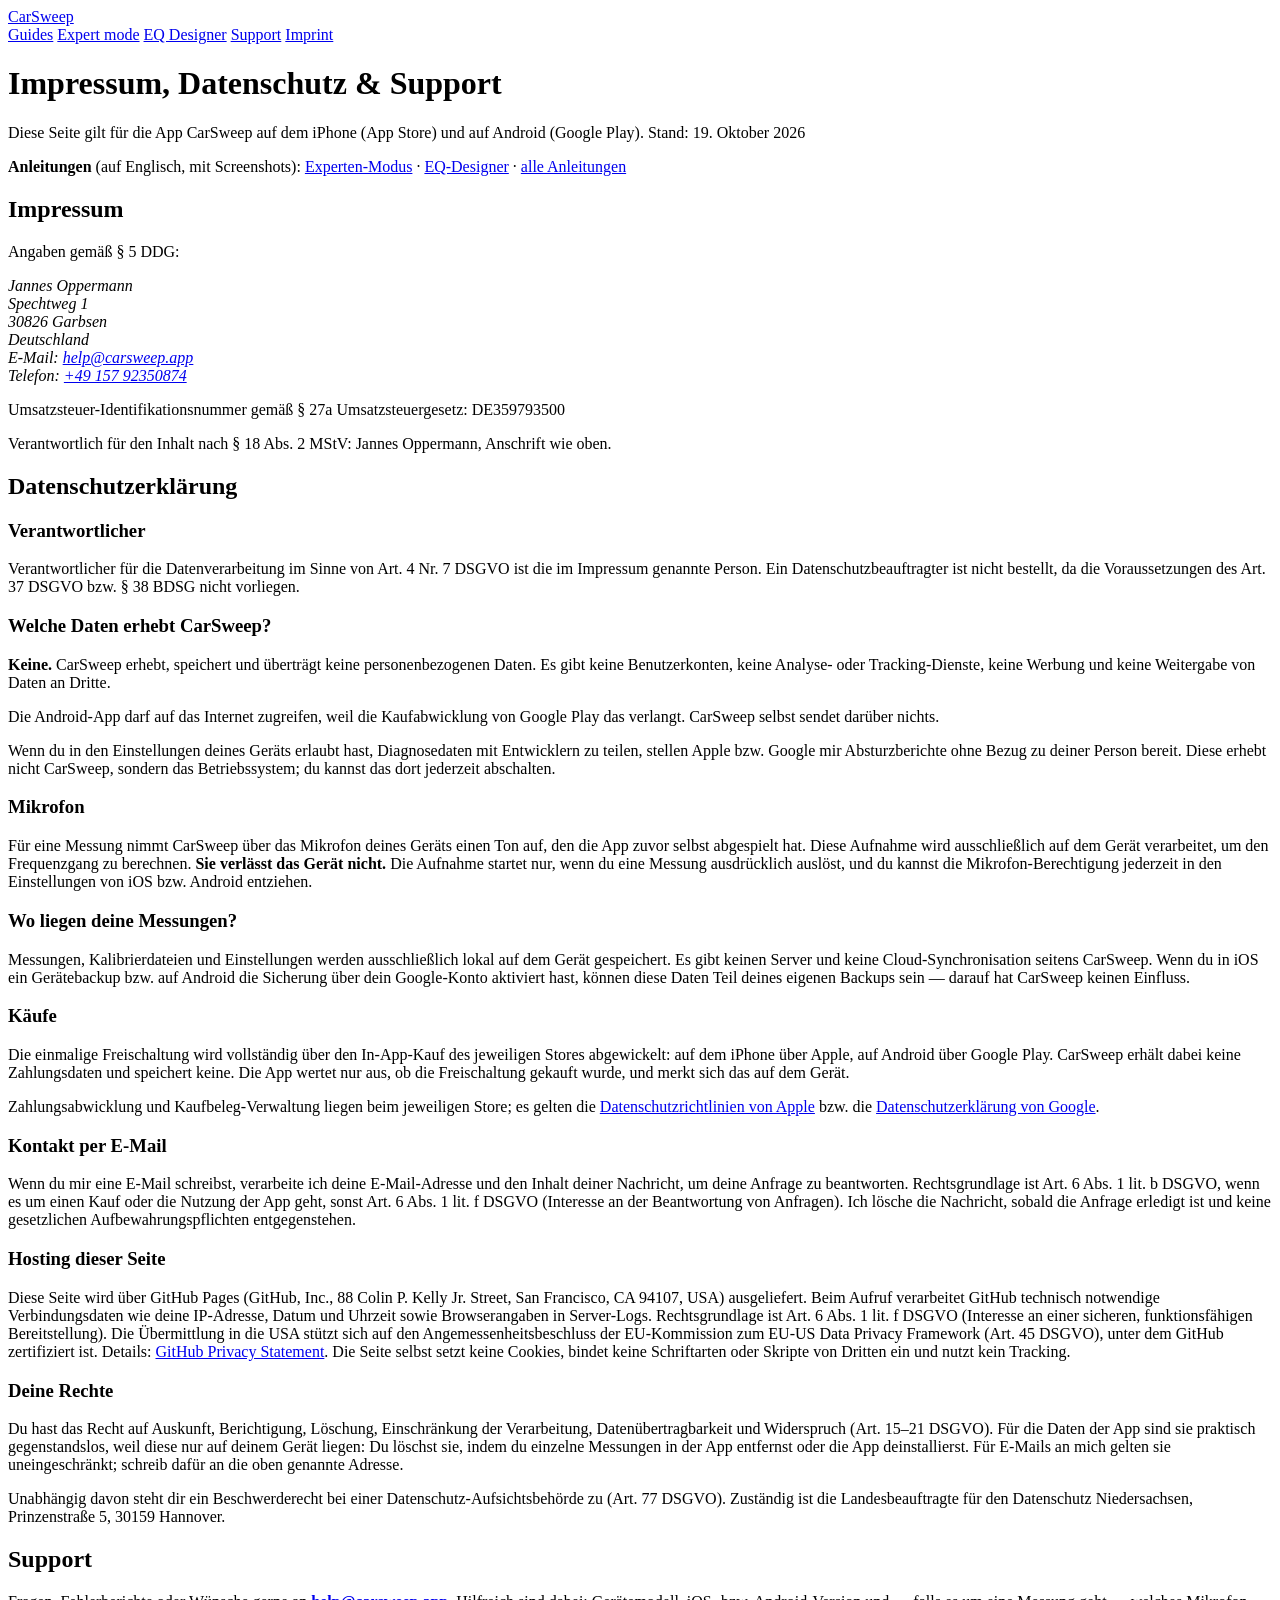
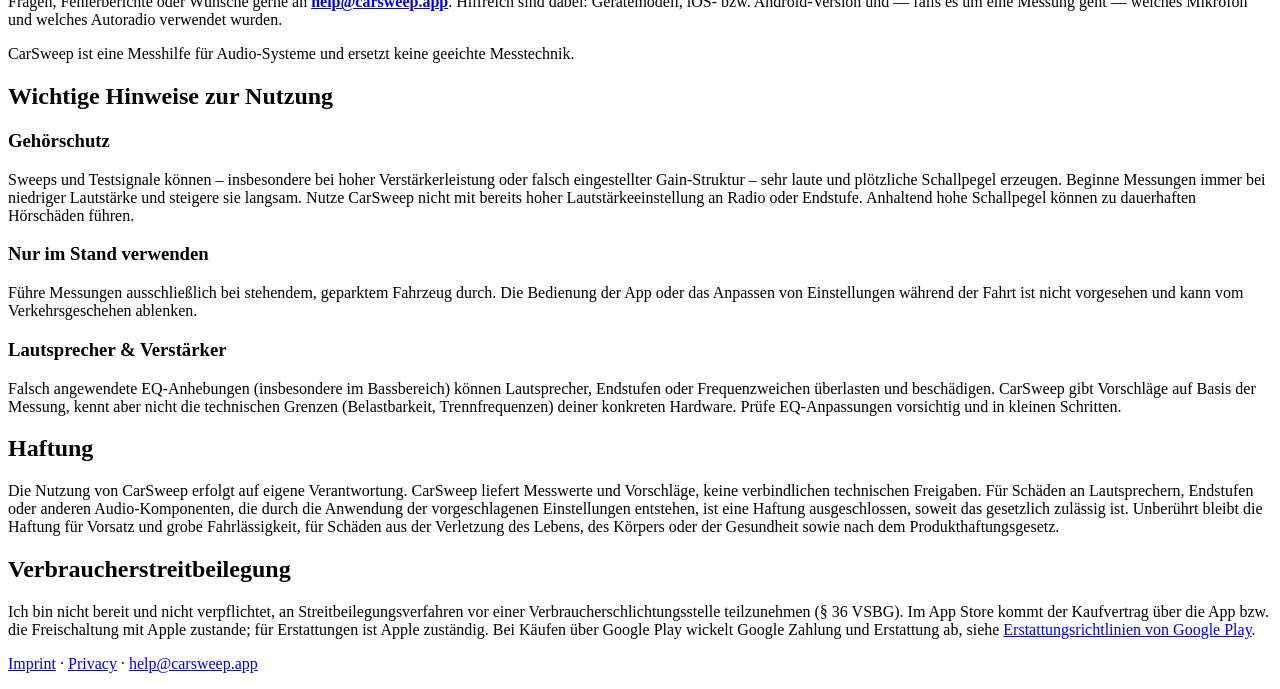
==== commit 37ac420e: "Imprint page in the site design; imprint and privacy completed Same header, footer and stylesheet as" ====
--- a/index.html
+++ b/index.html
@@ -7,53 +7,61 @@
 <meta name="googlebot" content="noindex, nofollow, noarchive, nosnippet">
 <meta name="referrer" content="no-referrer">
 <title>CarSweep – Impressum, Datenschutz &amp; Support</title>
-<style>
-  :root { color-scheme: light dark; }
-  body {
-    font: 16px/1.6 -apple-system, BlinkMacSystemFont, "Segoe UI", system-ui, sans-serif;
-    max-width: 42rem; margin: 0 auto; padding: 2rem 1.25rem 4rem;
-  }
-  h1 { font-size: 1.6rem; margin-bottom: .25rem; }
-  h2 { font-size: 1.15rem; margin-top: 2.25rem; }
-  .sub { color: #6b7280; margin-top: 0; }
-  .box { border: 1px solid #d1d5db; border-radius: .6rem; padding: .9rem 1.1rem; margin: 1.5rem 0; }
-  code { background: rgba(127,127,127,.16); padding: .1rem .35rem; border-radius: .25rem; }
-  hr { border: 0; border-top: 1px solid #d1d5db; margin: 2.5rem 0; }
-  @media (prefers-color-scheme: dark) { .sub { color: #9ca3af; } .box, hr { border-color: #374151; } }
-</style>
+<link rel="stylesheet" href="/site.css">
 </head>
 <body>
 
-<h1>CarSweep</h1>
-<p class="sub">Impressum, Datenschutzerklärung und Support · Stand: 19. Oktober 2026</p>
-<p>Diese Seite gilt für die App CarSweep auf dem iPhone (App Store) und auf Android
-(Google Play).</p>
+<header class="top">
+  <div class="wrap">
+    <a class="brand" href="/">CarSweep</a>
+    <nav aria-label="CarSweep">
+      <a href="/guides/">Guides</a>
+      <a class="wide" href="/guides/expert-mode/">Expert mode</a>
+      <a class="wide" href="/guides/eq-designer/">EQ Designer</a>
+      <a href="/#support">Support</a>
+      <a href="/#impressum" aria-current="page">Imprint</a>
+    </nav>
+  </div>
+</header>
+
+<main class="wrap prose">
+
+<h1>Impressum, Datenschutz &amp; Support</h1>
+<p class="lead">Diese Seite gilt für die App CarSweep auf dem iPhone (App Store) und auf
+Android (Google Play). <span class="muted">Stand: 19. Oktober 2026</span></p>
 
 <div class="box">
-<strong>Anleitungen</strong> (auf Englisch, mit Screenshots):
-<a href="/guides/expert-mode/">Experten-Modus</a> ·
-<a href="/guides/eq-designer/">EQ-Designer</a> ·
-<a href="/guides/">alle Anleitungen</a>
+  <strong>Anleitungen</strong> (auf Englisch, mit Screenshots):
+  <a href="/guides/expert-mode/">Experten-Modus</a> ·
+  <a href="/guides/eq-designer/">EQ-Designer</a> ·
+  <a href="/guides/">alle Anleitungen</a>
 </div>
 
+<section class="section" id="impressum">
 <h2>Impressum</h2>
 <p>Angaben gemäß § 5 DDG:</p>
-<p>
+<address>
   Jannes Oppermann<br>
   Spechtweg 1<br>
   30826 Garbsen<br>
   Deutschland<br>
-  E-Mail: <a href="mailto:help@carsweep.app">help@carsweep.app</a>
-</p>
-<p class="sub">Verantwortlich für den Inhalt nach § 18 Abs. 2 MStV: Jannes Oppermann,
+  E-Mail: <a href="mailto:help@carsweep.app">help@carsweep.app</a><br>
+  Telefon: <a href="tel:+4915792350874">+49 157 92350874</a>
+</address>
+<p>Umsatzsteuer-Identifikationsnummer gemäß § 27a Umsatzsteuergesetz: DE359793500</p>
+<p class="muted">Verantwortlich für den Inhalt nach § 18 Abs. 2 MStV: Jannes Oppermann,
 Anschrift wie oben.</p>
+</section>
 
-<h2>Verantwortlicher im Sinne der DSGVO</h2>
+<section class="section" id="datenschutz">
+<h2>Datenschutzerklärung</h2>
+
+<h3>Verantwortlicher</h3>
 <p>Verantwortlicher für die Datenverarbeitung im Sinne von Art. 4 Nr. 7 DSGVO ist die im
 Impressum genannte Person. Ein Datenschutzbeauftragter ist nicht bestellt, da die
 Voraussetzungen des Art. 37 DSGVO bzw. § 38 BDSG nicht vorliegen.</p>
 
-<h2>Welche Daten erhebt CarSweep?</h2>
+<h3>Welche Daten erhebt CarSweep?</h3>
 <p><strong>Keine.</strong> CarSweep erhebt, speichert und überträgt keine personenbezogenen
 Daten. Es gibt keine Benutzerkonten, keine Analyse- oder Tracking-Dienste, keine Werbung und
 keine Weitergabe von Daten an Dritte.</p>
@@ -64,20 +72,20 @@
 Diese erhebt nicht CarSweep, sondern das Betriebssystem; du kannst das dort jederzeit
 abschalten.</p>
 
-<h2>Mikrofon</h2>
+<h3>Mikrofon</h3>
 <p>Für eine Messung nimmt CarSweep über das Mikrofon deines Geräts einen Ton auf, den die App
 zuvor selbst abgespielt hat. Diese Aufnahme wird ausschließlich auf dem Gerät verarbeitet, um
 den Frequenzgang zu berechnen. <strong>Sie verlässt das Gerät nicht.</strong> Die Aufnahme
 startet nur, wenn du eine Messung ausdrücklich auslöst, und du kannst die
 Mikrofon-Berechtigung jederzeit in den Einstellungen von iOS bzw. Android entziehen.</p>
 
-<h2>Wo liegen deine Messungen?</h2>
+<h3>Wo liegen deine Messungen?</h3>
 <p>Messungen, Kalibrierdateien und Einstellungen werden ausschließlich lokal auf dem Gerät
 gespeichert. Es gibt keinen Server und keine Cloud-Synchronisation seitens CarSweep. Wenn du
 in iOS ein Gerätebackup bzw. auf Android die Sicherung über dein Google-Konto aktiviert hast,
 können diese Daten Teil deines eigenen Backups sein — darauf hat CarSweep keinen Einfluss.</p>
 
-<h2>Käufe</h2>
+<h3>Käufe</h3>
 <p>Die einmalige Freischaltung wird vollständig über den In-App-Kauf des jeweiligen Stores
 abgewickelt: auf dem iPhone über Apple, auf Android über Google Play. CarSweep erhält dabei
 keine Zahlungsdaten und speichert keine. Die App wertet nur aus, ob die Freischaltung gekauft
@@ -86,74 +94,100 @@
 <a href="https://www.apple.com/legal/privacy/de-ww/">Datenschutzrichtlinien von Apple</a> bzw.
 die <a href="https://policies.google.com/privacy?hl=de">Datenschutzerklärung von Google</a>.</p>
 
-<h2>Deine Rechte</h2>
-<p>Da keine personenbezogenen Daten erhoben werden, laufen Auskunfts-, Berichtigungs- und
-Löschansprüche nach DSGVO praktisch ins Leere. Alle Daten der App liegen bei dir: Du löschst
-sie, indem du einzelne Messungen in der App entfernst oder die App deinstallierst. Bei Fragen
-erreichst du mich unter der oben genannten E-Mail-Adresse.</p>
-<p>Unabhängig davon steht dir ein Beschwerderecht bei einer Datenschutz-Aufsichtsbehörde zu
-(Art. 77 DSGVO). Zuständig ist die Landesbeauftragte für den Datenschutz Niedersachsen,
-Prinzenstraße 5, 30159 Hannover.</p>
+<h3>Kontakt per E-Mail</h3>
+<p>Wenn du mir eine E-Mail schreibst, verarbeite ich deine E-Mail-Adresse und den Inhalt
+deiner Nachricht, um deine Anfrage zu beantworten. Rechtsgrundlage ist Art. 6 Abs. 1 lit. b
+DSGVO, wenn es um einen Kauf oder die Nutzung der App geht, sonst Art. 6 Abs. 1 lit. f DSGVO
+(Interesse an der Beantwortung von Anfragen). Ich lösche die Nachricht, sobald die Anfrage
+erledigt ist und keine gesetzlichen Aufbewahrungspflichten entgegenstehen.</p>
 
-<h2>Hosting dieser Seite</h2>
+<h3>Hosting dieser Seite</h3>
 <p>Diese Seite wird über GitHub Pages (GitHub, Inc., 88 Colin P. Kelly Jr. Street,
 San Francisco, CA 94107, USA) ausgeliefert. Beim Aufruf verarbeitet GitHub technisch
 notwendige Verbindungsdaten wie deine IP-Adresse, Datum und Uhrzeit sowie Browserangaben in
 Server-Logs. Rechtsgrundlage ist Art. 6 Abs. 1 lit. f DSGVO (Interesse an einer sicheren,
-funktionsfähigen Bereitstellung). Details:
+funktionsfähigen Bereitstellung). Die Übermittlung in die USA stützt sich auf den
+Angemessenheitsbeschluss der EU-Kommission zum EU-US Data Privacy Framework (Art. 45 DSGVO),
+unter dem GitHub zertifiziert ist. Details:
 <a href="https://docs.github.com/site-policy/privacy-policies/github-general-privacy-statement">GitHub Privacy Statement</a>.
 Die Seite selbst setzt keine Cookies, bindet keine Schriftarten oder Skripte von Dritten ein
 und nutzt kein Tracking.</p>
 
-<hr>
+<h3>Deine Rechte</h3>
+<p>Du hast das Recht auf Auskunft, Berichtigung, Löschung, Einschränkung der Verarbeitung,
+Datenübertragbarkeit und Widerspruch (Art. 15–21 DSGVO). Für die Daten der App sind sie
+praktisch gegenstandslos, weil diese nur auf deinem Gerät liegen: Du löschst sie, indem du
+einzelne Messungen in der App entfernst oder die App deinstallierst. Für E-Mails an mich
+gelten sie uneingeschränkt; schreib dafür an die oben genannte Adresse.</p>
+<p>Unabhängig davon steht dir ein Beschwerderecht bei einer Datenschutz-Aufsichtsbehörde zu
+(Art. 77 DSGVO). Zuständig ist die Landesbeauftragte für den Datenschutz Niedersachsen,
+Prinzenstraße 5, 30159 Hannover.</p>
+</section>
 
+<section class="section" id="support">
 <h2>Support</h2>
 <p>Fragen, Fehlerberichte oder Wünsche gerne an
 <strong><a href="mailto:help@carsweep.app">help@carsweep.app</a></strong>.
 Hilfreich sind dabei: Gerätemodell, iOS- bzw. Android-Version und — falls es um eine
 Messung geht — welches Mikrofon und welches Autoradio verwendet wurden.</p>
+<p class="muted">CarSweep ist eine Messhilfe für Audio-Systeme und ersetzt keine geeichte
+Messtechnik.</p>
+</section>
 
-<p class="sub">CarSweep ist eine Messhilfe für Audio-Systeme und ersetzt keine geeichte
-Messtechnik. </p>
-
+<section class="section" id="hinweise">
 <h2>Wichtige Hinweise zur Nutzung</h2>
 
-<div class="box">
-<strong> Gehörschutz</strong>
-<p>Sweeps und Testsignale können – insbesondere bei hoher Verstärkerleistung oder falsch
-eingestellter Gain-Struktur – sehr laute und plötzliche Schallpegel erzeugen. Beginne
-Messungen immer bei niedriger Lautstärke und steigere sie langsam. Nutze CarSweep nicht mit
-bereits hoher Lautstärkeeinstellung an Radio oder Endstufe. Anhaltend hohe Schallpegel können
-zu dauerhaften Hörschäden führen.</p>
+<div class="box warn">
+  <h3>Gehörschutz</h3>
+  <p>Sweeps und Testsignale können – insbesondere bei hoher Verstärkerleistung oder falsch
+  eingestellter Gain-Struktur – sehr laute und plötzliche Schallpegel erzeugen. Beginne
+  Messungen immer bei niedriger Lautstärke und steigere sie langsam. Nutze CarSweep nicht mit
+  bereits hoher Lautstärkeeinstellung an Radio oder Endstufe. Anhaltend hohe Schallpegel können
+  zu dauerhaften Hörschäden führen.</p>
 </div>
 
 <div class="box">
-<strong> Nur im Stand verwenden</strong>
-<p>Führe Messungen ausschließlich bei stehendem, geparktem Fahrzeug durch. Die Bedienung der
-App oder das Anpassen von Einstellungen während der Fahrt ist nicht vorgesehen und kann vom
-Verkehrsgeschehen ablenken.</p>
+  <h3>Nur im Stand verwenden</h3>
+  <p>Führe Messungen ausschließlich bei stehendem, geparktem Fahrzeug durch. Die Bedienung der
+  App oder das Anpassen von Einstellungen während der Fahrt ist nicht vorgesehen und kann vom
+  Verkehrsgeschehen ablenken.</p>
 </div>
 
 <div class="box">
-<strong> Lautsprecher &amp; Verstärker</strong>
-<p>Falsch angewendete EQ-Anhebungen (insbesondere im Bassbereich) können Lautsprecher,
-Endstufen oder Frequenzweichen überlasten und beschädigen. CarSweep gibt Vorschläge auf Basis
-der Messung, kennt aber nicht die technischen Grenzen (Belastbarkeit, Trennfrequenzen) deiner
-konkreten Hardware. Prüfe EQ-Anpassungen vorsichtig und in kleinen Schritten.</p>
+  <h3>Lautsprecher &amp; Verstärker</h3>
+  <p>Falsch angewendete EQ-Anhebungen (insbesondere im Bassbereich) können Lautsprecher,
+  Endstufen oder Frequenzweichen überlasten und beschädigen. CarSweep gibt Vorschläge auf Basis
+  der Messung, kennt aber nicht die technischen Grenzen (Belastbarkeit, Trennfrequenzen) deiner
+  konkreten Hardware. Prüfe EQ-Anpassungen vorsichtig und in kleinen Schritten.</p>
 </div>
+</section>
 
-<h2>Haftungsausschluss</h2>
-<p>Die Nutzung von CarSweep erfolgt auf eigene Gefahr. Für Hörschäden sowie Schäden an
-Lautsprechern, Endstufen oder anderen Audio-Komponenten, die durch die Nutzung der App oder
-die Anwendung der vorgeschlagenen Einstellungen entstehen, wird keine Haftung übernommen.
-CarSweep liefert Messwerte und Vorschläge, keine verbindlichen technischen Freigaben.</p>
+<section class="section" id="haftung">
+<h2>Haftung</h2>
+<p>Die Nutzung von CarSweep erfolgt auf eigene Verantwortung. CarSweep liefert Messwerte und
+Vorschläge, keine verbindlichen technischen Freigaben. Für Schäden an Lautsprechern, Endstufen
+oder anderen Audio-Komponenten, die durch die Anwendung der vorgeschlagenen Einstellungen
+entstehen, ist eine Haftung ausgeschlossen, soweit das gesetzlich zulässig ist. Unberührt
+bleibt die Haftung für Vorsatz und grobe Fahrlässigkeit, für Schäden aus der Verletzung des
+Lebens, des Körpers oder der Gesundheit sowie nach dem Produkthaftungsgesetz.</p>
+</section>
 
+<section class="section" id="streitbeilegung">
 <h2>Verbraucherstreitbeilegung</h2>
 <p>Ich bin nicht bereit und nicht verpflichtet, an Streitbeilegungsverfahren vor einer
 Verbraucherschlichtungsstelle teilzunehmen (§ 36 VSBG). Im App Store kommt der Kaufvertrag über
 die App bzw. die Freischaltung mit Apple zustande; für Erstattungen ist Apple zuständig. Bei
 Käufen über Google Play wickelt Google Zahlung und Erstattung ab, siehe
 <a href="https://support.google.com/googleplay/answer/2479637?hl=de">Erstattungsrichtlinien von Google Play</a>.</p>
+</section>
+
+</main>
+
+<footer class="foot">
+  <div class="wrap">
+    <p><a href="/#impressum">Imprint</a> · <a href="/#datenschutz">Privacy</a> · <a href="mailto:help@carsweep.app">help@carsweep.app</a></p>
+  </div>
+</footer>
 
 </body>
 </html>
